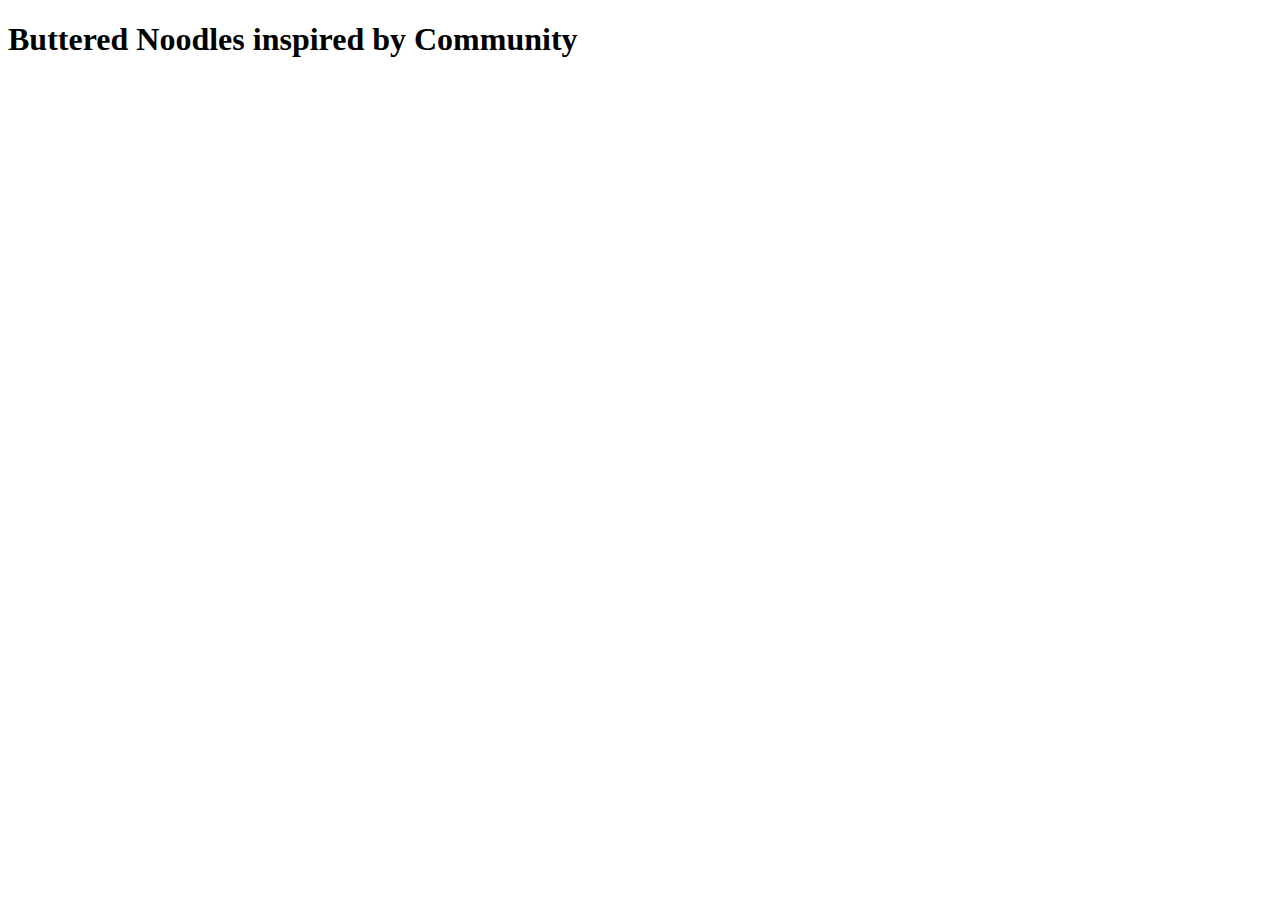
==== recipes/buttered-noodles.html @ 7e1579f9 "Create initial recipe page" ====
<!DOCTYPE html>
<html lang="en">
<head>
    <meta charset="UTF-8">
    <meta http-equiv="X-UA-Compatible" content="IE=edge">
    <meta name="viewport" content="width=device-width, initial-scale=1.0">
    <title>Buttered Noodles From Community</title>
</head>
<body>

    <h1>Buttered Noodles inspired by Community</h1>
    
</body>
</html>
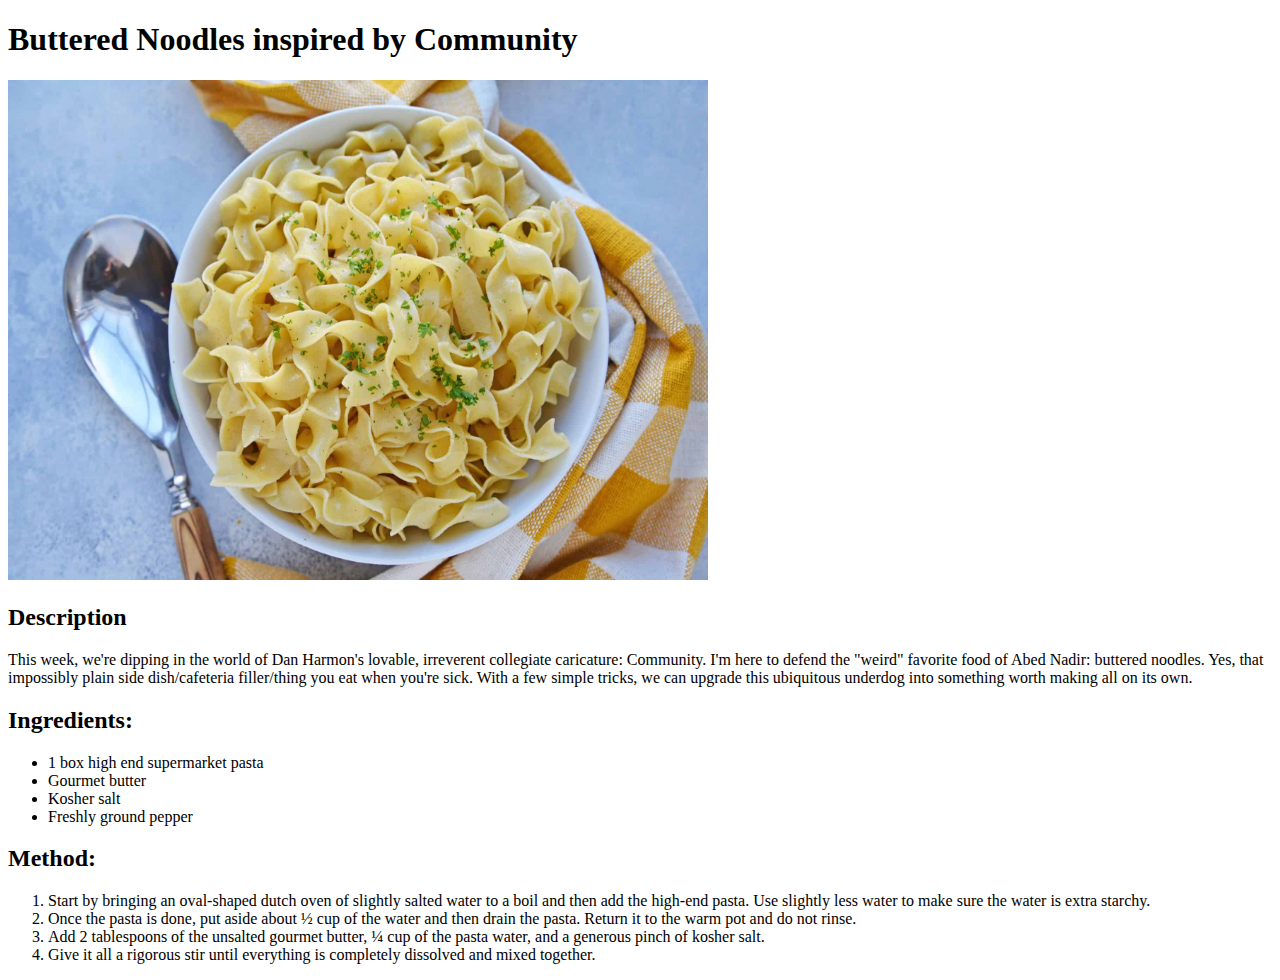
==== commit 4cb5cf8d: "Add recipe page content" ====
--- a/recipes/buttered-noodles.html
+++ b/recipes/buttered-noodles.html
@@ -9,6 +9,30 @@
 <body>
 
     <h1>Buttered Noodles inspired by Community</h1>
+
+    <img src="../img/Buttered-Noodles.jpg" alt="A delicious bowl of buttered noodles" height="500px" width="700px">
+
+    <h2>Description</h2>
+
+    <p>This week, we're dipping in the world of Dan Harmon's lovable, irreverent collegiate caricature: Community. I'm here to defend the "weird" favorite food of Abed Nadir: buttered noodles. Yes, that impossibly plain side dish/cafeteria filler/thing you eat when you're sick. With a few simple tricks, we can upgrade this ubiquitous underdog into something worth making all on its own.</p>
+
+    <h2>Ingredients:</h2>
     
+    <ul>
+        <li>1 box high end supermarket pasta</li>
+        <li>Gourmet butter</li>
+        <li>Kosher salt</li>
+        <li>Freshly ground pepper</li>
+    </ul>
+
+    <h2>Method:</h2>
+
+    <ol>
+        <li>Start by bringing an oval-shaped dutch oven of slightly salted water to a boil and then add the high-end pasta. Use slightly less water to make sure the water is extra starchy.</li>
+        <li>Once the pasta is done, put aside about ½ cup of the water and then drain the pasta. Return it to the warm pot and do not rinse.</li>
+        <li>Add 2 tablespoons of the unsalted gourmet butter,  ¼ cup of the pasta water, and a generous pinch of kosher salt.</li>
+        <li>Give it all a rigorous stir until everything is completely dissolved and mixed together.</li>
+    </ol>
+
 </body>
 </html>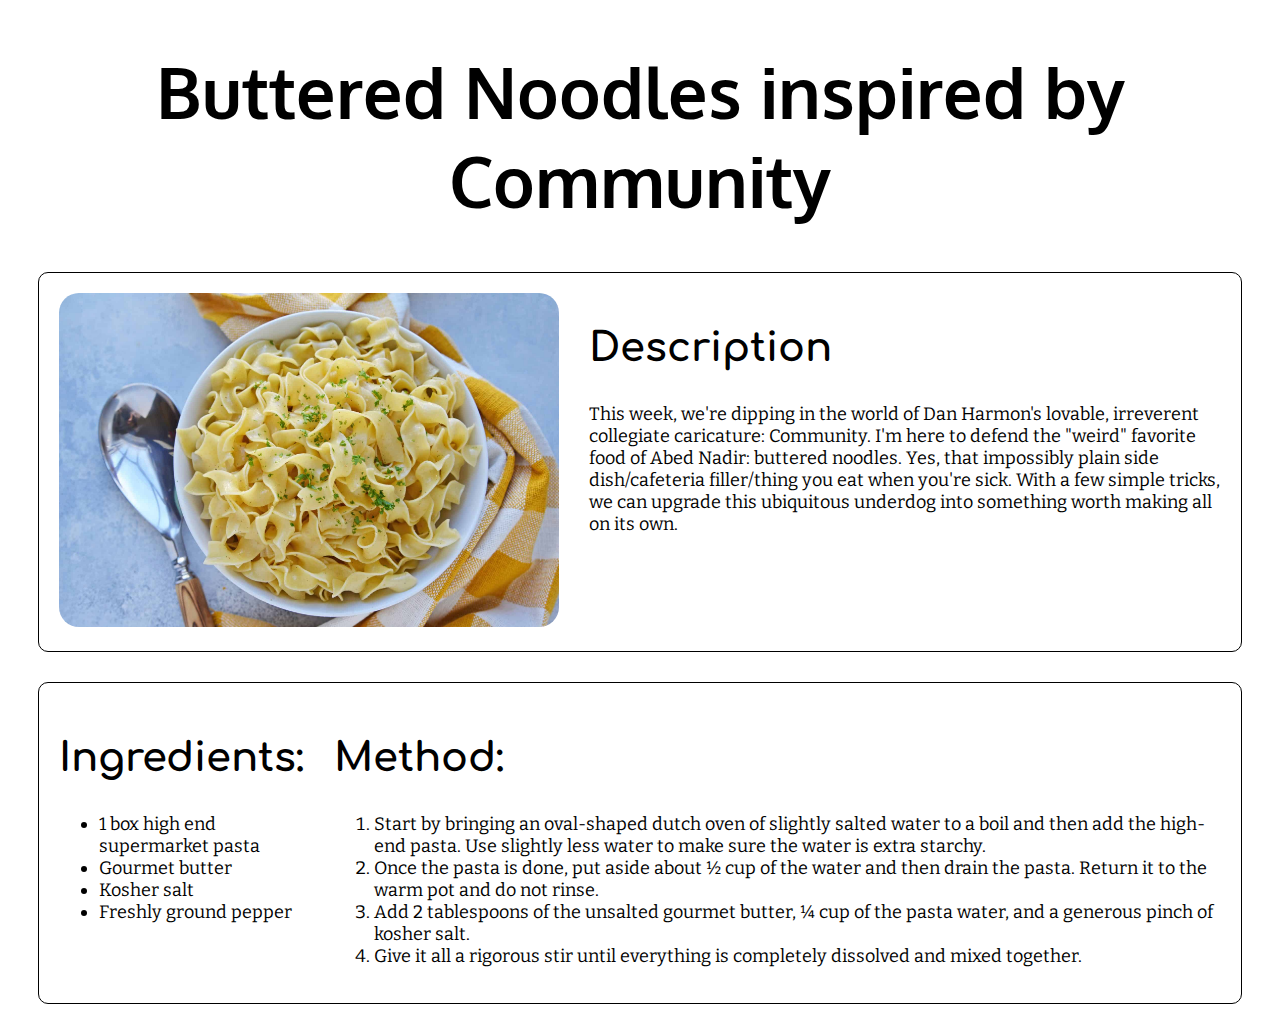
==== commit f763c745: "Add styles" ====
--- a/recipes/buttered-noodles.html
+++ b/recipes/buttered-noodles.html
@@ -5,34 +5,54 @@
     <meta http-equiv="X-UA-Compatible" content="IE=edge">
     <meta name="viewport" content="width=device-width, initial-scale=1.0">
     <title>Buttered Noodles From Community</title>
+    <link rel="stylesheet" href="../css/recipes.css">
 </head>
 <body>
 
     <h1>Buttered Noodles inspired by Community</h1>
 
-    <img src="../img/Buttered-Noodles.jpg" alt="A delicious bowl of buttered noodles" height="500px" width="700px">
+    <div class="content-wrapper">
 
-    <h2>Description</h2>
+        <div class="content">
 
-    <p>This week, we're dipping in the world of Dan Harmon's lovable, irreverent collegiate caricature: Community. I'm here to defend the "weird" favorite food of Abed Nadir: buttered noodles. Yes, that impossibly plain side dish/cafeteria filler/thing you eat when you're sick. With a few simple tricks, we can upgrade this ubiquitous underdog into something worth making all on its own.</p>
+            <div class="flex-left">
+                <img src="../img/Buttered-Noodles.jpg" alt="A delicious bowl of buttered noodles" height="500px" width="700px">
+            </div>
 
-    <h2>Ingredients:</h2>
+            <div class="flex-right">
+                <h2>Description</h2>
+                <p>This week, we're dipping in the world of Dan Harmon's lovable, irreverent collegiate caricature: Community. I'm here to defend the "weird" favorite food of Abed Nadir: buttered noodles. Yes, that impossibly plain side dish/cafeteria filler/thing you eat when you're sick. With a few simple tricks, we can upgrade this ubiquitous underdog into something worth making all on its own.</p>
+            </div>
+
+        </div>
+
+        <div class="content">
+
+            <div class="flex-left">
+                <h2>Ingredients:</h2>
     
-    <ul>
-        <li>1 box high end supermarket pasta</li>
-        <li>Gourmet butter</li>
-        <li>Kosher salt</li>
-        <li>Freshly ground pepper</li>
-    </ul>
+                <ul>
+                    <li>1 box high end supermarket pasta</li>
+                    <li>Gourmet butter</li>
+                    <li>Kosher salt</li>
+                    <li>Freshly ground pepper</li>
+                </ul>
+            </div>
 
-    <h2>Method:</h2>
+            <div class="flex-right">
+                <h2>Method:</h2>
 
-    <ol>
-        <li>Start by bringing an oval-shaped dutch oven of slightly salted water to a boil and then add the high-end pasta. Use slightly less water to make sure the water is extra starchy.</li>
-        <li>Once the pasta is done, put aside about ½ cup of the water and then drain the pasta. Return it to the warm pot and do not rinse.</li>
-        <li>Add 2 tablespoons of the unsalted gourmet butter,  ¼ cup of the pasta water, and a generous pinch of kosher salt.</li>
-        <li>Give it all a rigorous stir until everything is completely dissolved and mixed together.</li>
-    </ol>
+                <ol>
+                    <li>Start by bringing an oval-shaped dutch oven of slightly salted water to a boil and then add the high-end pasta. Use slightly less water to make sure the water is extra starchy.</li>
+                    <li>Once the pasta is done, put aside about ½ cup of the water and then drain the pasta. Return it to the warm pot and do not rinse.</li>
+                    <li>Add 2 tablespoons of the unsalted gourmet butter,  ¼ cup of the pasta water, and a generous pinch of kosher salt.</li>
+                    <li>Give it all a rigorous stir until everything is completely dissolved and mixed together.</li>
+                </ol>
+            </div>
+
+        </div>
+
+    </div>
 
 </body>
 </html>--- a/css/recipes.css
+++ b/css/recipes.css
@@ -0,0 +1,37 @@
+@import url('https://fonts.googleapis.com/css2?family=Oxygen:wght@300&display=swap');
+@import url('https://fonts.googleapis.com/css2?family=Comfortaa:wght@300&display=swap');
+@import url('https://fonts.googleapis.com/css2?family=Bitter&display=swap');
+
+h1 {
+    text-align: center;
+    font-family: 'Oxygen', sans-serif;
+    font-size: 4.375em;
+}
+
+h2 {
+    font-family: 'Comfortaa', cursive;
+    font-size: 2.5em;
+}
+
+p, li {
+    font-family: 'Bitter', serif;
+    font-size: 1.125em;
+}
+
+.content {
+    display: flex;
+    border: solid 1px black;
+    border-radius: 10px;
+    padding: 20px;
+    margin: 30px;
+}
+
+img {
+    width: 500px;
+    height: auto;
+    border-radius: 20px;
+}
+
+.flex-left {
+    margin-right: 30px;
+}